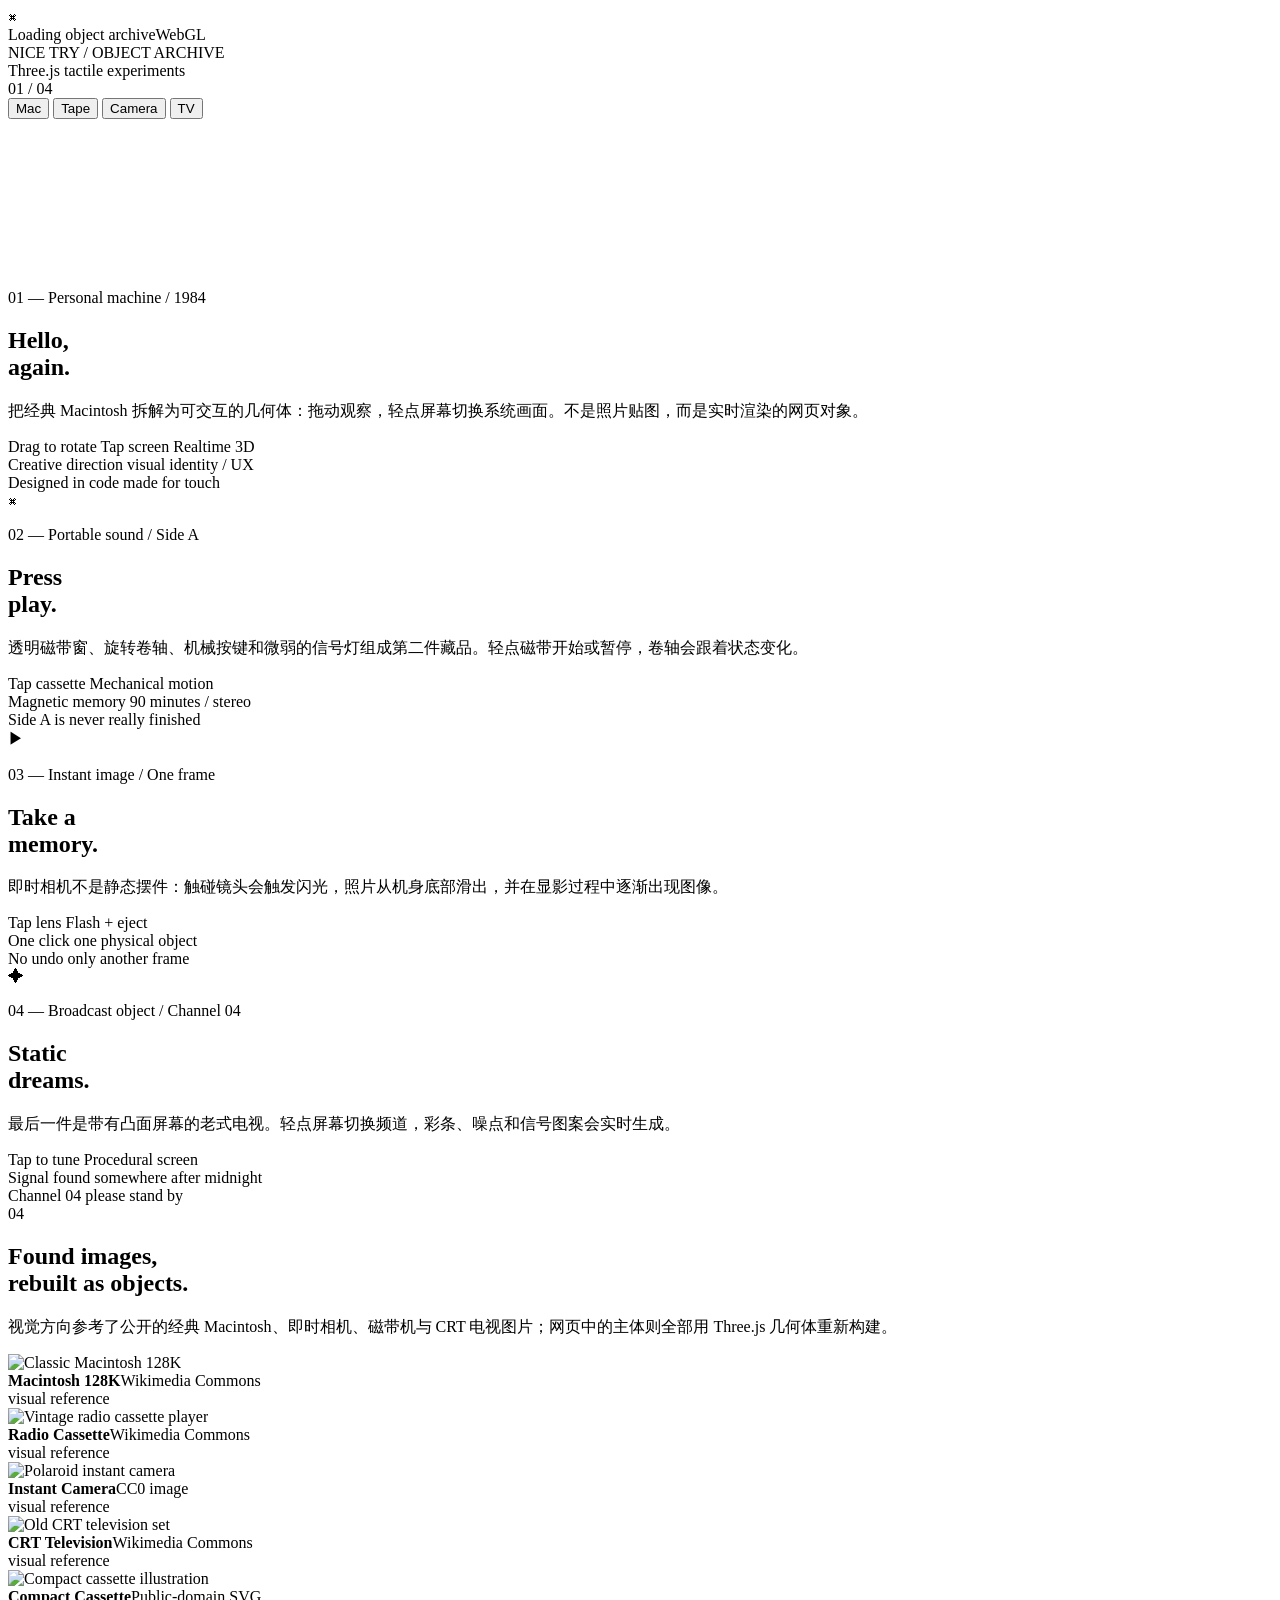
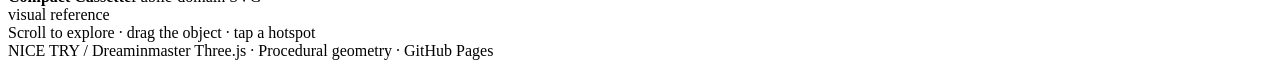
==== index.html @ 7a7d031e "Add interactive object archive page" ====
<!doctype html>

<html lang="zh-CN">
<head>
<meta charset="utf-8"/>
<meta content="width=device-width, initial-scale=1, viewport-fit=cover" name="viewport"/>
<meta content="#090a0d" name="theme-color"/>
<meta content="A tactile Three.js experiment inspired by classic Macintosh, cassette players, instant cameras and CRT televisions." name="description"/>
<title>NICE TRY — Interactive Object Archive</title>
<link href="./styles.css" rel="stylesheet"/>
</head>
<body>
<div aria-hidden="true" class="boot" id="boot">
<div class="boot-box">
<div class="boot-mark">⌘</div>
<div class="boot-line"><span></span></div>
<div class="boot-copy"><span>Loading object archive</span><span>WebGL</span></div>
</div>
</div>
<header class="site-header">
<div class="brand">NICE TRY / OBJECT ARCHIVE</div>
<div class="header-center">Three.js tactile experiments</div>
<div class="header-index"><span id="currentIndex">01</span> / 04</div>
</header>
<nav aria-label="章节导航" class="rail">
<button aria-current="true" data-go="0" type="button">Mac</button>
<button data-go="1" type="button">Tape</button>
<button data-go="2" type="button">Camera</button>
<button data-go="3" type="button">TV</button>
</nav>
<div aria-hidden="true" class="stage">
<canvas id="scene"></canvas>
</div>
<div class="vignette"></div>
<div class="grain"></div>
<main>
<section class="chapter" data-scene="0" id="mac">
<div class="copy">
<p class="eyebrow">01 — Personal machine / 1984</p>
<h1>Hello,<br/>again.</h1>
<p>把经典 Macintosh 拆解为可交互的几何体：拖动观察，轻点屏幕切换系统画面。不是照片贴图，而是实时渲染的网页对象。</p>
<div class="meta-row">
<span class="pill">Drag to rotate</span>
<span class="pill">Tap screen</span>
<span class="pill">Realtime 3D</span>
</div>
</div>
<div class="micro-note a">Creative direction
visual identity / UX</div>
<div class="micro-note b">Designed in code
made for touch</div>
<div class="sticker">⌘</div>
</section>
<section class="chapter" data-scene="1" id="tape">
<div class="copy">
<p class="eyebrow">02 — Portable sound / Side A</p>
<h2>Press<br/>play.</h2>
<p>透明磁带窗、旋转卷轴、机械按键和微弱的信号灯组成第二件藏品。轻点磁带开始或暂停，卷轴会跟着状态变化。</p>
<div class="meta-row">
<span class="pill">Tap cassette</span>
<span class="pill">Mechanical motion</span>
</div>
</div>
<div class="micro-note a">Magnetic memory
90 minutes / stereo</div>
<div class="micro-note b">Side A is never
really finished</div>
<div class="sticker">▶</div>
</section>
<section class="chapter" data-scene="2" id="camera">
<div class="copy">
<p class="eyebrow">03 — Instant image / One frame</p>
<h2>Take a<br/>memory.</h2>
<p>即时相机不是静态摆件：触碰镜头会触发闪光，照片从机身底部滑出，并在显影过程中逐渐出现图像。</p>
<div class="meta-row">
<span class="pill">Tap lens</span>
<span class="pill">Flash + eject</span>
</div>
</div>
<div class="micro-note a">One click
one physical object</div>
<div class="micro-note b">No undo
only another frame</div>
<div class="sticker">✦</div>
</section>
<section class="chapter" data-scene="3" id="tv">
<div class="copy">
<p class="eyebrow">04 — Broadcast object / Channel 04</p>
<h2>Static<br/>dreams.</h2>
<p>最后一件是带有凸面屏幕的老式电视。轻点屏幕切换频道，彩条、噪点和信号图案会实时生成。</p>
<div class="meta-row">
<span class="pill">Tap to tune</span>
<span class="pill">Procedural screen</span>
</div>
</div>
<div class="micro-note a">Signal found
somewhere after midnight</div>
<div class="micro-note b">Channel 04
please stand by</div>
<div class="sticker">04</div>
</section>
<section class="archive" id="archive">
<div class="archive-head">
<h2>Found images,<br/>rebuilt as objects.</h2>
<p class="archive-intro">视觉方向参考了公开的经典 Macintosh、即时相机、磁带机与 CRT 电视图片；网页中的主体则全部用 Three.js 几何体重新构建。</p>
</div>
<div class="cards">
<article class="photo-card">
<img alt="Classic Macintosh 128K" loading="lazy" src="https://commons.wikimedia.org/wiki/Special:Redirect/file/Macintosh%20128k.jpg"/>
<div class="card-caption"><strong>Macintosh 128K</strong><span>Wikimedia Commons<br/>visual reference</span></div>
</article>
<article class="photo-card">
<img alt="Vintage radio cassette player" loading="lazy" src="https://commons.wikimedia.org/wiki/Special:Redirect/file/Vintage%20Radio%20Cassette%20Player.jpg"/>
<div class="card-caption"><strong>Radio Cassette</strong><span>Wikimedia Commons<br/>visual reference</span></div>
</article>
<article class="photo-card">
<img alt="Polaroid instant camera" loading="lazy" src="https://commons.wikimedia.org/wiki/Special:Redirect/file/Polaroid-Camera.jpg"/>
<div class="card-caption"><strong>Instant Camera</strong><span>CC0 image<br/>visual reference</span></div>
</article>
<article class="photo-card">
<img alt="Old CRT television set" loading="lazy" src="https://commons.wikimedia.org/wiki/Special:Redirect/file/Old%20CRT%20Television%20Set.jpg"/>
<div class="card-caption"><strong>CRT Television</strong><span>Wikimedia Commons<br/>visual reference</span></div>
</article>
<article class="photo-card">
<img alt="Compact cassette illustration" loading="lazy" src="https://commons.wikimedia.org/wiki/Special:Redirect/file/Cassette%20tape.svg"/>
<div class="card-caption"><strong>Compact Cassette</strong><span>Public-domain SVG<br/>visual reference</span></div>
</article>
</div>
</section>
</main>
<div class="interaction">Scroll to explore · drag the object · tap a hotspot</div>
<footer>
<span>NICE TRY / Dreaminmaster</span>
<span>Three.js · Procedural geometry · GitHub Pages</span>
</footer>
<script src="./app.js" type="module"></script>
</body>
</html>
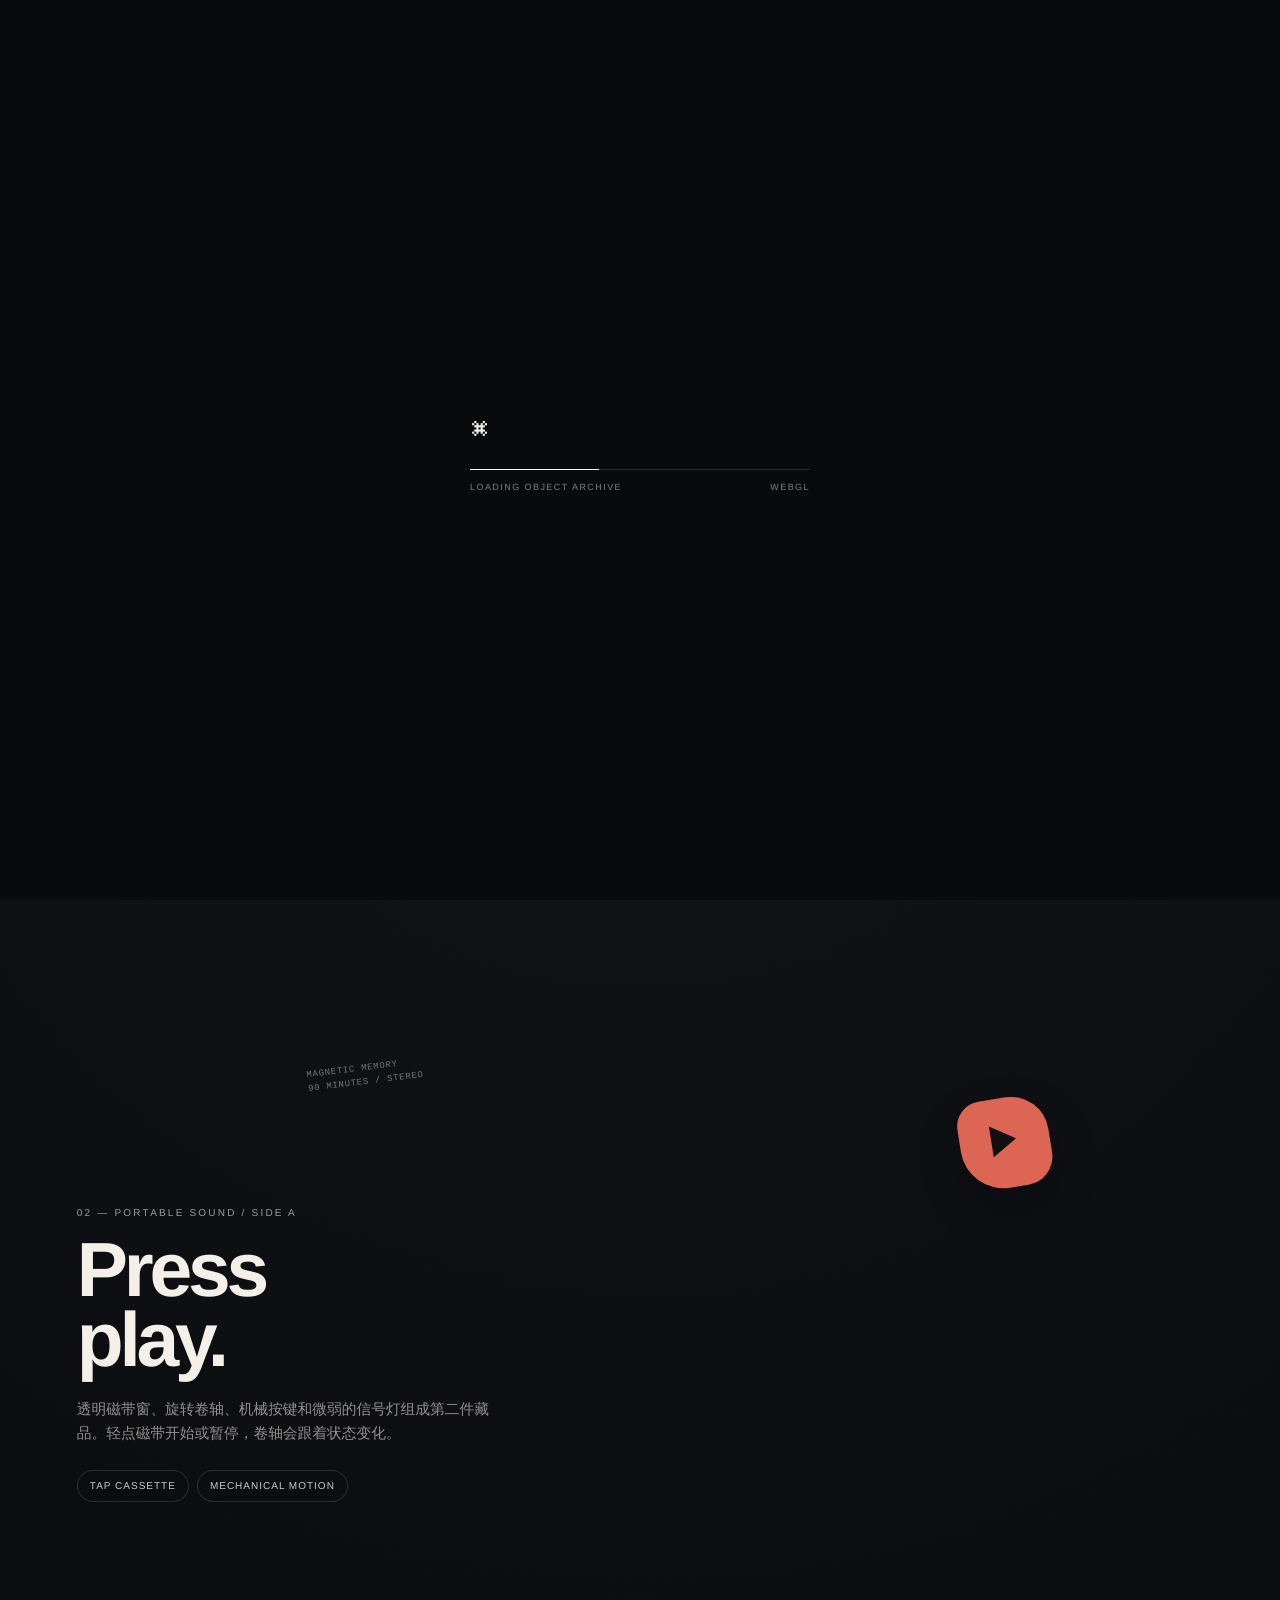
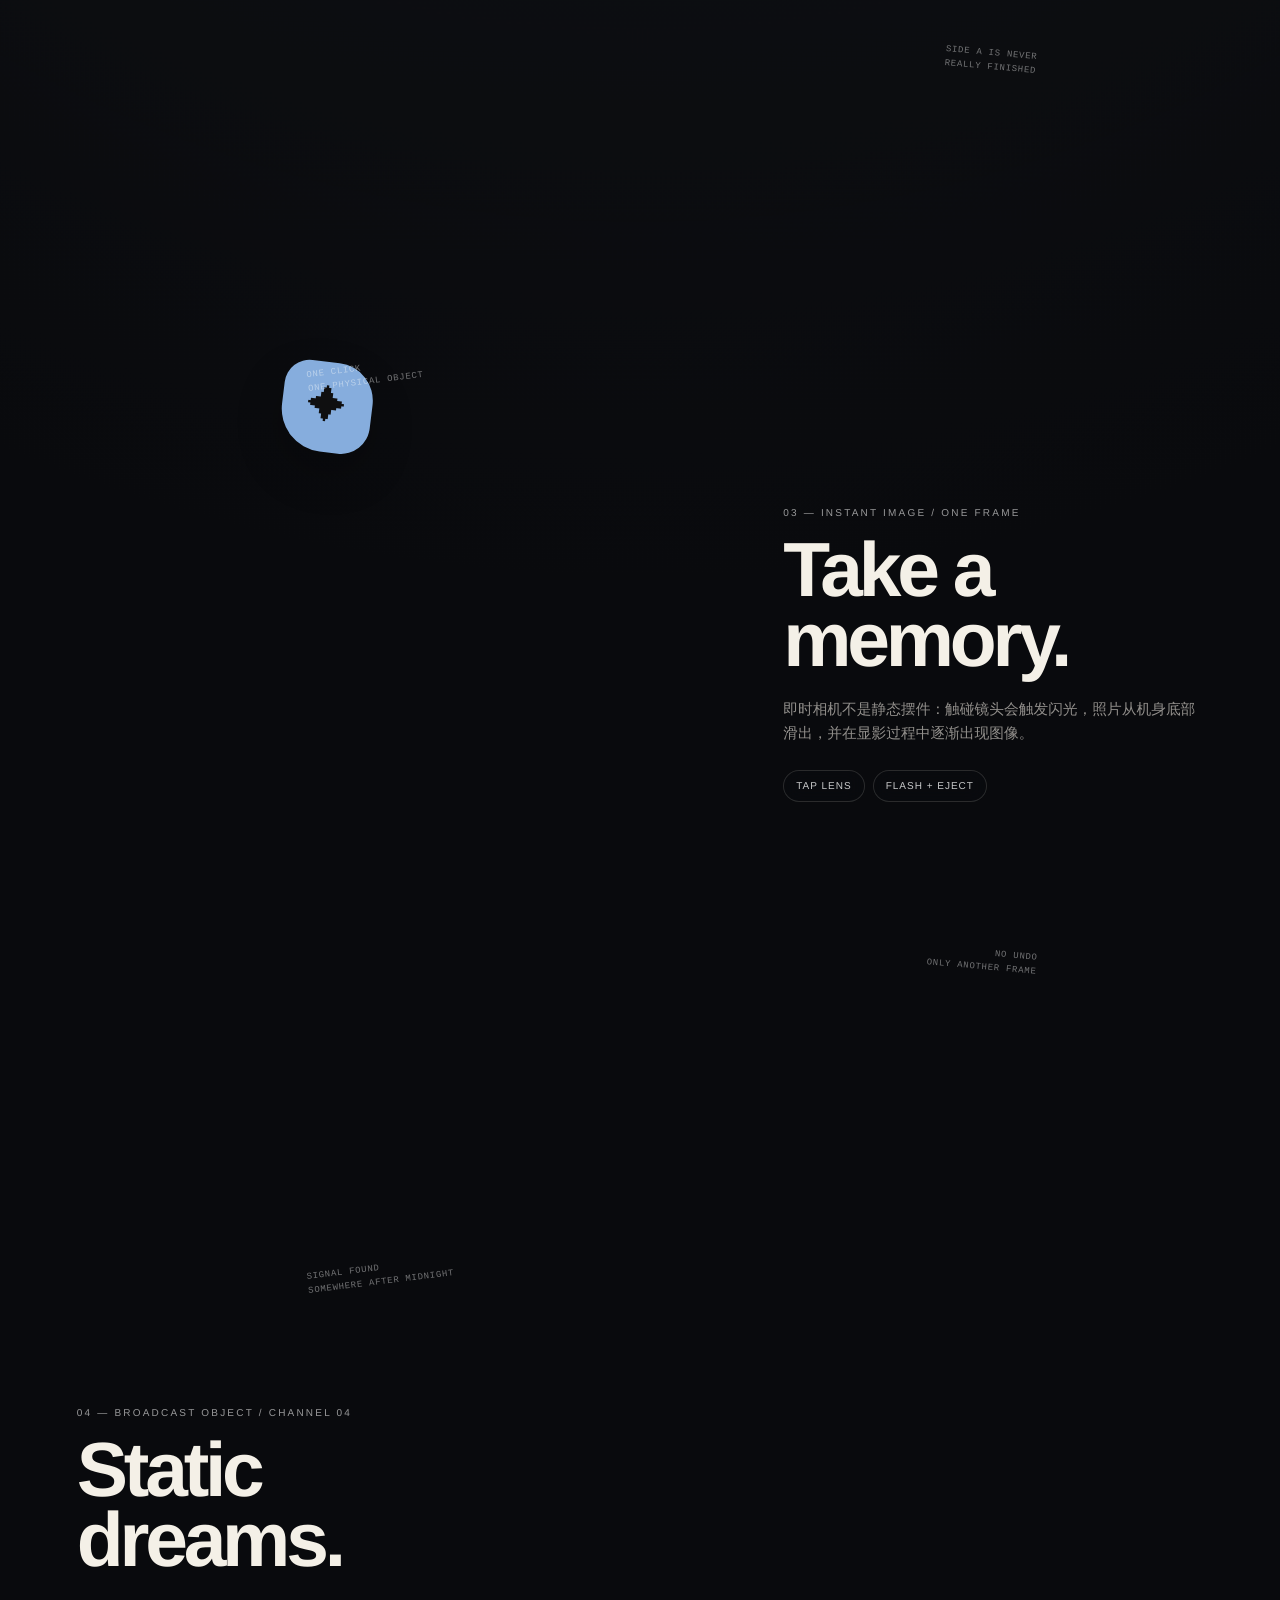
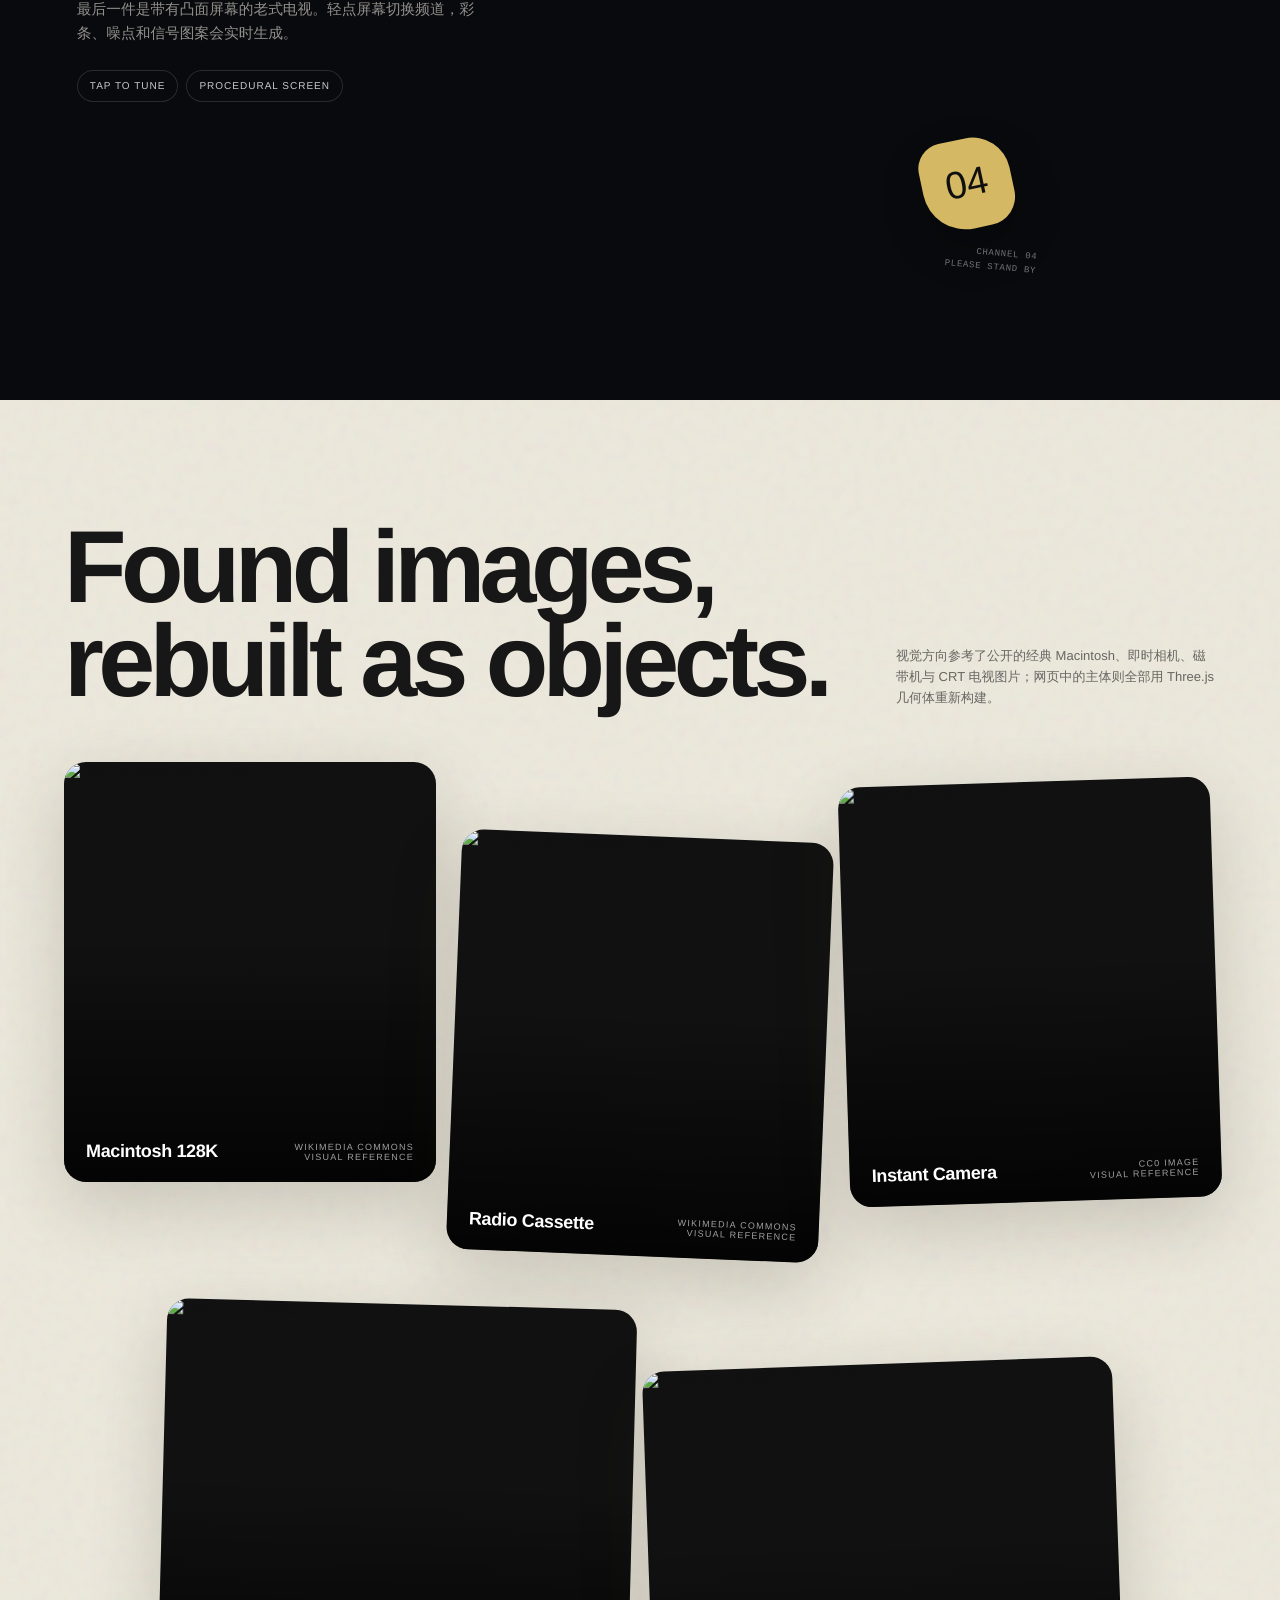
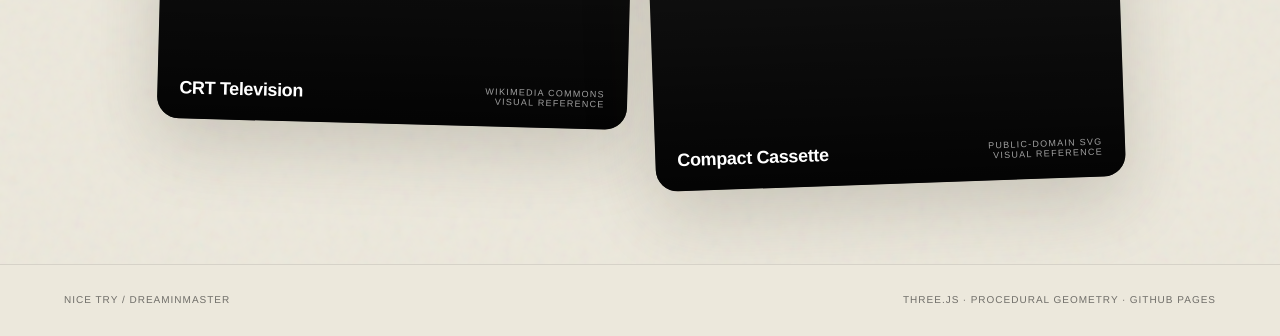
==== commit 6e37a849: "Add loader fail-safe and refresh frontend cache" ====
--- a/index.html
+++ b/index.html
@@ -1,5 +1,4 @@
 <!doctype html>
-
 <html lang="zh-CN">
 <head>
 <meta charset="utf-8"/>
@@ -7,14 +6,14 @@
 <meta content="#090a0d" name="theme-color"/>
 <meta content="A tactile Three.js experiment inspired by classic Macintosh, cassette players, instant cameras and CRT televisions." name="description"/>
 <title>NICE TRY — Interactive Object Archive</title>
-<link href="./styles.css" rel="stylesheet"/>
+<link href="./styles.css?v=4" rel="stylesheet"/>
 </head>
 <body>
 <div aria-hidden="true" class="boot" id="boot">
 <div class="boot-box">
 <div class="boot-mark">⌘</div>
 <div class="boot-line"><span></span></div>
-<div class="boot-copy"><span>Loading object archive</span><span>WebGL</span></div>
+<div class="boot-copy"><span id="bootStatus">Loading object archive</span><span>WebGL</span></div>
 </div>
 </div>
 <header class="site-header">
@@ -133,6 +132,23 @@
 <span>NICE TRY / Dreaminmaster</span>
 <span>Three.js · Procedural geometry · GitHub Pages</span>
 </footer>
-<script src="./app.js" type="module"></script>
+<script>
+(function () {
+  const loader = document.getElementById('boot');
+  const status = document.getElementById('bootStatus');
+  window.addEventListener('error', function () {
+    if (status) status.textContent = '3D failed to start — showing page';
+    window.setTimeout(function () { loader && loader.classList.add('done'); }, 900);
+  });
+  window.addEventListener('unhandledrejection', function () {
+    if (status) status.textContent = '3D failed to start — showing page';
+    window.setTimeout(function () { loader && loader.classList.add('done'); }, 900);
+  });
+  window.setTimeout(function () {
+    if (loader && !loader.classList.contains('done')) loader.classList.add('done');
+  }, 7000);
+}());
+</script>
+<script src="./app.js?v=4" type="module"></script>
 </body>
 </html>
--- a/styles.css
+++ b/styles.css
@@ -0,0 +1,172 @@
+:root {
+  color-scheme: dark;
+  --ink: #f4f0e7;
+  --muted: rgba(244, 240, 231, .58);
+  --line: rgba(244, 240, 231, .14);
+  --panel: rgba(13, 14, 18, .72);
+  --accent: #ff6b43;
+  --safe-top: max(18px, env(safe-area-inset-top));
+  --safe-bottom: max(18px, env(safe-area-inset-bottom));
+}
+
+* { box-sizing: border-box; }
+html { scroll-behavior: smooth; background: #090a0d; }
+body {
+  margin: 0;
+  min-width: 320px;
+  overflow-x: hidden;
+  background: radial-gradient(circle at 50% 10%, rgba(67, 71, 82, .17), transparent 36%), #090a0d;
+  color: var(--ink);
+  font-family: Inter, ui-sans-serif, -apple-system, BlinkMacSystemFont, "SF Pro Display", "Segoe UI", sans-serif;
+  -webkit-font-smoothing: antialiased;
+  text-rendering: geometricPrecision;
+}
+button, a { font: inherit; }
+a { color: inherit; }
+.stage { position: fixed; inset: 0; z-index: 1; pointer-events: none; }
+#scene { width: 100%; height: 100%; display: block; pointer-events: auto; touch-action: pan-y; }
+.vignette, .grain { position: fixed; inset: 0; pointer-events: none; z-index: 2; }
+.vignette {
+  background: radial-gradient(circle at 50% 44%, transparent 30%, rgba(0,0,0,.28) 72%, rgba(0,0,0,.78) 118%), linear-gradient(180deg, rgba(0,0,0,.12), transparent 18%, transparent 78%, rgba(0,0,0,.38));
+}
+.grain {
+  opacity: .16;
+  mix-blend-mode: soft-light;
+  background-image: url("data:image/svg+xml,%3Csvg viewBox='0 0 180 180' xmlns='http://www.w3.org/2000/svg'%3E%3Cfilter id='n'%3E%3CfeTurbulence type='fractalNoise' baseFrequency='.82' numOctaves='3' stitchTiles='stitch'/%3E%3C/filter%3E%3Crect width='100%25' height='100%25' filter='url(%23n)' opacity='.48'/%3E%3C/svg%3E");
+  animation: grain .18s steps(2) infinite;
+}
+@keyframes grain { 0% { transform: translate(0,0); } 25% { transform: translate(-2%,1%); } 50% { transform: translate(1%,-2%); } 75% { transform: translate(2%,2%); } 100% { transform: translate(-1%,-1%); } }
+.site-header {
+  position: fixed; z-index: 8; top: 0; left: 0; right: 0; display: grid; grid-template-columns: 1fr auto 1fr; align-items: center; gap: 18px;
+  padding: var(--safe-top) clamp(18px, 3vw, 42px) 14px; pointer-events: none; mix-blend-mode: difference;
+}
+.brand, .header-center, .header-index { font-size: 11px; letter-spacing: .16em; text-transform: uppercase; white-space: nowrap; }
+.brand { justify-self: start; font-weight: 750; }
+.header-center { justify-self: center; color: rgba(255,255,255,.72); }
+.header-index { justify-self: end; font-variant-numeric: tabular-nums; }
+.rail { position: fixed; z-index: 8; left: clamp(18px, 3vw, 42px); top: 50%; transform: translateY(-50%); display: grid; gap: 10px; }
+.rail button {
+  appearance: none; border: 0; background: transparent; color: rgba(255,255,255,.45); padding: 4px 0; cursor: pointer; display: flex; align-items: center; gap: 9px;
+  text-transform: uppercase; letter-spacing: .13em; font-size: 9px; transition: color .25s ease, transform .25s ease;
+}
+.rail button::before { content: ""; width: 18px; height: 1px; background: currentColor; transition: width .25s ease; }
+.rail button[aria-current="true"] { color: #fff; transform: translateX(2px); }
+.rail button[aria-current="true"]::before { width: 34px; }
+main { position: relative; z-index: 4; }
+.chapter {
+  position: relative; min-height: 100svh; display: grid; grid-template-columns: minmax(0, 1fr) minmax(280px, 420px); align-items: center;
+  padding: 120px clamp(24px, 6vw, 96px) 110px; pointer-events: none;
+}
+.chapter:nth-child(even) { grid-template-columns: minmax(280px, 420px) minmax(0, 1fr); }
+.copy { max-width: 420px; pointer-events: auto; align-self: center; }
+.chapter:nth-child(odd) .copy { grid-column: 2; justify-self: end; }
+.chapter:nth-child(even) .copy { grid-column: 1; justify-self: start; }
+.eyebrow { margin: 0 0 16px; font-size: 10px; letter-spacing: .22em; text-transform: uppercase; color: rgba(255,255,255,.58); }
+h1, h2 { margin: 0; text-wrap: balance; line-height: .92; letter-spacing: -.055em; font-weight: 760; }
+h1 { font-size: clamp(52px, 7.6vw, 118px); }
+h2 { font-size: clamp(44px, 6vw, 88px); }
+.copy p:not(.eyebrow) { max-width: 34em; margin: 22px 0 0; color: var(--muted); line-height: 1.65; font-size: clamp(13px, 1.15vw, 16px); }
+.meta-row { margin-top: 24px; display: flex; flex-wrap: wrap; gap: 8px; }
+.pill {
+  display: inline-flex; align-items: center; min-height: 32px; padding: 0 12px; border: 1px solid var(--line); border-radius: 999px;
+  color: rgba(255,255,255,.78); background: rgba(13, 14, 18, .22); backdrop-filter: blur(10px); font-size: 10px; letter-spacing: .1em; text-transform: uppercase;
+}
+.micro-note {
+  position: absolute; z-index: 5; pointer-events: none; font-family: ui-monospace, SFMono-Regular, Menlo, Monaco, Consolas, monospace;
+  font-size: 9px; line-height: 1.5; letter-spacing: .08em; text-transform: uppercase; color: rgba(255,255,255,.42); white-space: pre-line;
+}
+.chapter .micro-note.a { left: 24%; top: 18%; transform: rotate(-7deg); }
+.chapter .micro-note.b { right: 19%; bottom: 14%; transform: rotate(5deg); text-align: right; }
+.sticker {
+  position: absolute; width: clamp(58px, 7vw, 96px); aspect-ratio: 1; border-radius: 28% 42% 32% 48%; display: grid; place-items: center;
+  font-size: clamp(22px, 3vw, 42px); color: #111; background: #d9f36b; box-shadow: 0 20px 50px rgba(0,0,0,.28); transform: rotate(11deg); pointer-events: none; opacity: .86;
+}
+.chapter:nth-child(1) .sticker { left: 20%; bottom: 17%; }
+.chapter:nth-child(2) .sticker { right: 18%; top: 22%; background: #ff745f; transform: rotate(-9deg); }
+.chapter:nth-child(3) .sticker { left: 22%; top: 18%; background: #9bc9ff; transform: rotate(7deg); }
+.chapter:nth-child(4) .sticker { right: 21%; bottom: 19%; background: #f6d574; transform: rotate(-12deg); }
+.interaction {
+  position: fixed; z-index: 8; left: 50%; bottom: var(--safe-bottom); transform: translateX(-50%); display: flex; gap: 10px; align-items: center;
+  color: rgba(255,255,255,.55); font-size: 9px; letter-spacing: .12em; text-transform: uppercase; pointer-events: none; white-space: nowrap;
+}
+.interaction::before { content: ""; width: 5px; height: 5px; border-radius: 50%; background: #fff; box-shadow: 0 0 0 5px rgba(255,255,255,.08); animation: pulse 1.8s ease infinite; }
+@keyframes pulse { 50% { transform: scale(.7); opacity: .45; } }
+.archive { position: relative; z-index: 6; min-height: 100svh; padding: 120px clamp(22px, 5vw, 76px) 80px; background: #ece8dc; color: #171717; overflow: hidden; }
+.archive::before {
+  content: ""; position: absolute; inset: 0; opacity: .08;
+  background-image: url("data:image/svg+xml,%3Csvg viewBox='0 0 180 180' xmlns='http://www.w3.org/2000/svg'%3E%3Cfilter id='n'%3E%3CfeTurbulence type='fractalNoise' baseFrequency='.65' numOctaves='4' stitchTiles='stitch'/%3E%3C/filter%3E%3Crect width='100%25' height='100%25' filter='url(%23n)' opacity='.8'/%3E%3C/svg%3E"); pointer-events: none;
+}
+.archive-head { position: relative; display: flex; justify-content: space-between; align-items: end; gap: 30px; margin-bottom: 54px; }
+.archive h2 { max-width: 820px; font-size: clamp(50px, 8vw, 122px); }
+.archive-intro { max-width: 320px; margin: 0; color: rgba(23,23,23,.62); line-height: 1.6; font-size: 13px; }
+.cards { position: relative; display: grid; grid-template-columns: repeat(12, 1fr); gap: 18px; align-items: start; }
+.photo-card {
+  position: relative; grid-column: span 4; min-height: 420px; border-radius: 22px; overflow: hidden; background: #111;
+  box-shadow: 0 24px 70px rgba(45,39,27,.18); transform: rotate(var(--tilt, 0deg)); transition: transform .45s cubic-bezier(.2,.8,.2,1), box-shadow .45s ease; isolation: isolate;
+}
+.photo-card:nth-child(2) { --tilt: 2.3deg; margin-top: 74px; }
+.photo-card:nth-child(3) { --tilt: -1.8deg; margin-top: 20px; }
+.photo-card:nth-child(4) { --tilt: 1.5deg; grid-column: 2 / span 5; margin-top: 30px; }
+.photo-card:nth-child(5) { --tilt: -2deg; grid-column: 7 / span 5; margin-top: 90px; }
+.photo-card:hover { transform: rotate(0deg) translateY(-8px); box-shadow: 0 34px 90px rgba(45,39,27,.26); }
+.photo-card img { width: 100%; height: 100%; min-height: inherit; object-fit: cover; display: block; filter: saturate(.82) contrast(1.06); transition: transform .8s cubic-bezier(.2,.8,.2,1), filter .4s ease; }
+.photo-card:hover img { transform: scale(1.04); filter: saturate(1) contrast(1.04); }
+.photo-card::after { content: ""; position: absolute; inset: 0; z-index: 1; background: linear-gradient(180deg, transparent 42%, rgba(0,0,0,.78)); }
+.card-caption { position: absolute; z-index: 2; left: 22px; right: 22px; bottom: 20px; display: flex; justify-content: space-between; gap: 18px; align-items: end; color: #fff; }
+.card-caption strong { display: block; font-size: 18px; letter-spacing: -.02em; }
+.card-caption span { font-size: 9px; text-transform: uppercase; letter-spacing: .14em; color: rgba(255,255,255,.62); text-align: right; }
+footer {
+  position: relative; z-index: 6; display: flex; justify-content: space-between; gap: 30px; padding: 30px clamp(22px, 5vw, 76px) max(30px, env(safe-area-inset-bottom));
+  background: #ece8dc; color: rgba(23,23,23,.58); border-top: 1px solid rgba(23,23,23,.1); font-size: 10px; letter-spacing: .1em; text-transform: uppercase;
+}
+.boot { position: fixed; inset: 0; z-index: 20; display: grid; place-items: center; background: #090a0d; transition: opacity .7s ease, visibility .7s ease; }
+.boot.done { opacity: 0; visibility: hidden; }
+.boot-box { width: min(340px, 76vw); }
+.boot-mark { font-size: 34px; margin-bottom: 22px; }
+.boot-line { height: 1px; background: rgba(255,255,255,.14); overflow: hidden; }
+.boot-line span { display: block; width: 38%; height: 100%; background: #fff; animation: load 1.2s ease-in-out infinite; }
+.boot-copy { margin-top: 12px; display: flex; justify-content: space-between; color: rgba(255,255,255,.48); font-size: 9px; letter-spacing: .16em; text-transform: uppercase; }
+@keyframes load { 0%{transform:translateX(-110%)} 55%{transform:translateX(170%)} 100%{transform:translateX(280%)} }
+.reduced-motion .grain { animation: none; }
+.reduced-motion .interaction::before { animation: none; }
+@media (max-width: 900px) {
+  .site-header { grid-template-columns: 1fr auto; }
+  .header-center { display: none; }
+  .rail { display: none; }
+  .chapter, .chapter:nth-child(even) { grid-template-columns: 1fr; align-items: end; padding: 110px 22px 90px; }
+  .chapter .copy, .chapter:nth-child(odd) .copy, .chapter:nth-child(even) .copy {
+    grid-column: 1; justify-self: stretch; max-width: 94%; padding: 18px; border-radius: 18px;
+    background: linear-gradient(180deg, rgba(11,12,15,.08), rgba(11,12,15,.72)); backdrop-filter: blur(10px);
+  }
+  .chapter:nth-child(even) .copy { justify-self: end; }
+  h1 { font-size: clamp(48px, 15vw, 78px); }
+  h2 { font-size: clamp(43px, 13vw, 72px); }
+  .copy p:not(.eyebrow) { max-width: 30em; margin-top: 16px; }
+  .micro-note { display: none; }
+  .sticker { opacity: .6; }
+  .chapter:nth-child(1) .sticker { left: 14px; top: 17%; bottom: auto; }
+  .chapter:nth-child(2) .sticker { right: 18px; top: 15%; }
+  .chapter:nth-child(3) .sticker { left: 18px; top: 15%; }
+  .chapter:nth-child(4) .sticker { right: 18px; top: 15%; bottom: auto; }
+  .interaction { bottom: calc(var(--safe-bottom) + 3px); }
+  .archive { padding-top: 90px; }
+  .archive-head { display: block; }
+  .archive-intro { margin-top: 18px; }
+  .cards { grid-template-columns: 1fr; gap: 24px; }
+  .photo-card, .photo-card:nth-child(n) { grid-column: 1; margin-top: 0; min-height: 430px; transform: rotate(0deg); }
+}
+@media (max-width: 520px) {
+  .brand, .header-index { font-size: 9px; }
+  .chapter { min-height: 100svh; }
+  .chapter .copy { padding: 16px 14px; }
+  .meta-row { margin-top: 16px; }
+  .pill { min-height: 28px; padding: 0 9px; font-size: 8px; }
+  .interaction { font-size: 8px; }
+  .archive h2 { font-size: 18vw; }
+  .photo-card, .photo-card:nth-child(n) { min-height: 360px; }
+  footer { display: block; line-height: 1.7; }
+}
+@media (prefers-reduced-motion: reduce) {
+  html { scroll-behavior: auto; }
+  *, *::before, *::after { animation-duration: .01ms !important; animation-iteration-count: 1 !important; scroll-behavior: auto !important; }
+}
